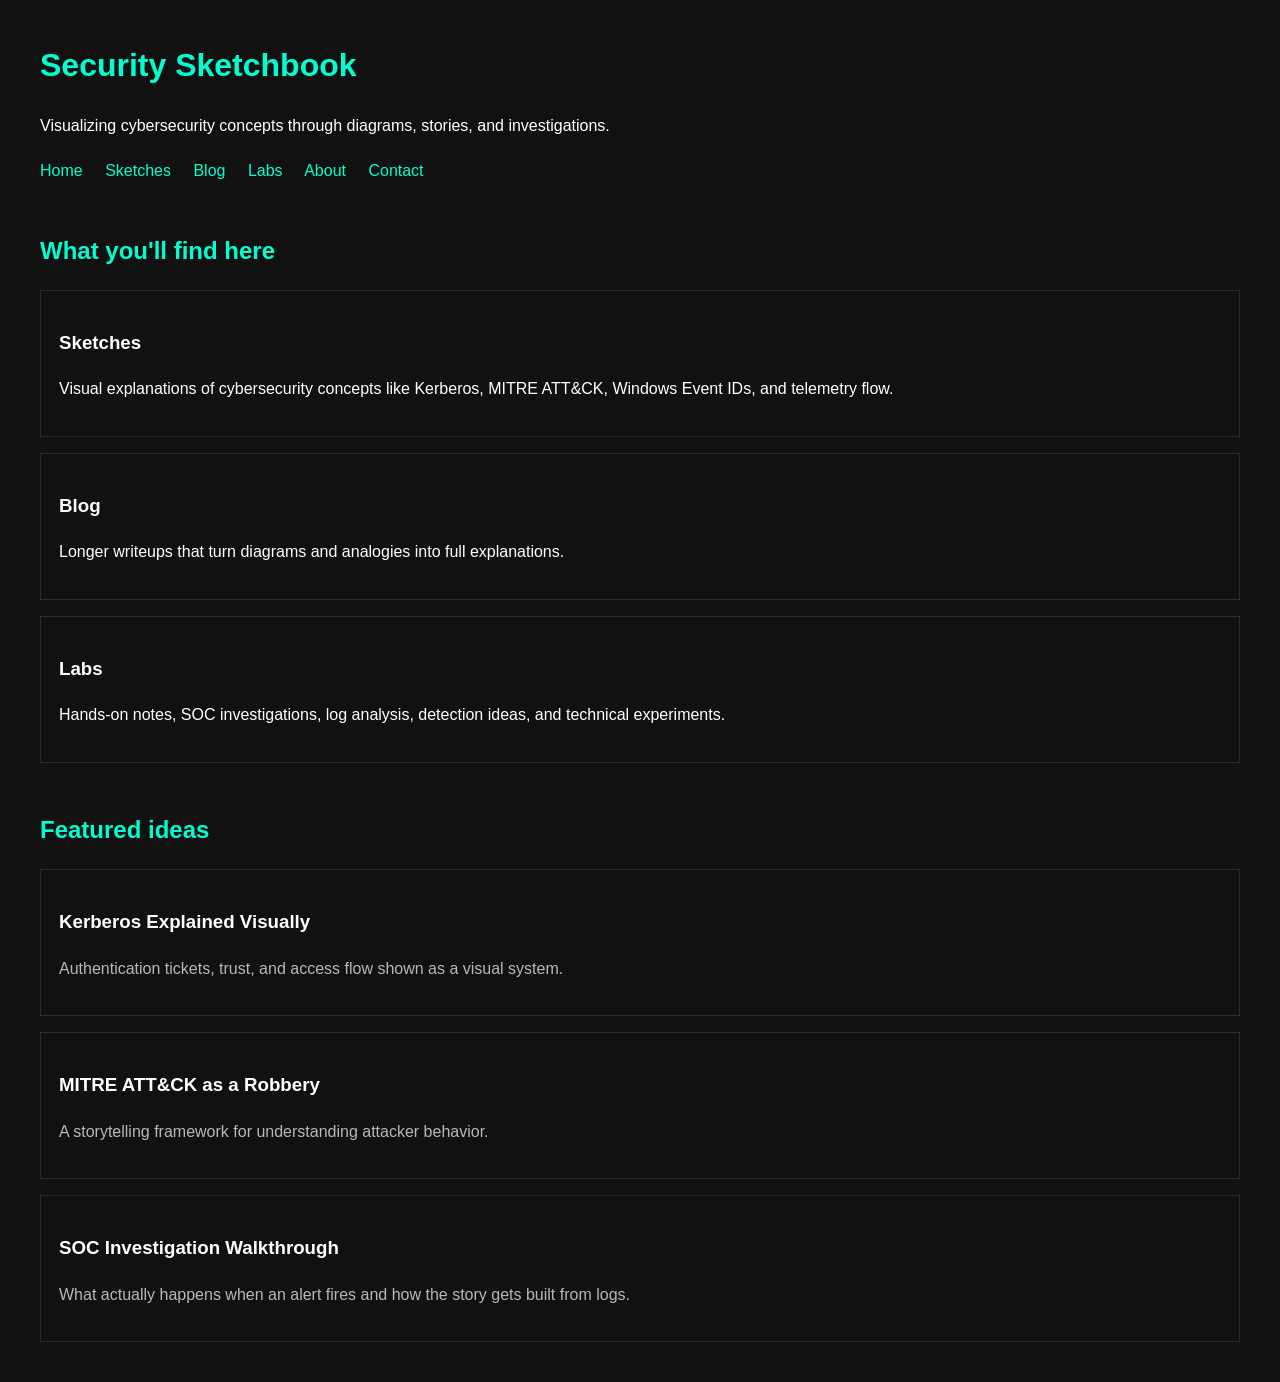
==== securitysketchbook/index.html @ 260532b4 "Add files via upload" ====
<!DOCTYPE html>
<html lang="en">
<head>
  <meta charset="UTF-8">
  <meta name="viewport" content="width=device-width, initial-scale=1.0">
  <title>Security Sketchbook</title>
  <link rel="stylesheet" href="styles.css">
</head>
<body>
  <h1>Security Sketchbook</h1>
  <p>Visualizing cybersecurity concepts through diagrams, stories, and investigations.</p>

  <nav>
    <a href="index.html">Home</a>
    <a href="sketches.html">Sketches</a>
    <a href="blog.html">Blog</a>
    <a href="labs.html">Labs</a>
    <a href="about.html">About</a>
    <a href="contact.html">Contact</a>
  </nav>

  <div class="section">
    <h2>What you'll find here</h2>
    <div class="card">
      <h3>Sketches</h3>
      <p>Visual explanations of cybersecurity concepts like Kerberos, MITRE ATT&amp;CK, Windows Event IDs, and telemetry flow.</p>
    </div>
    <div class="card">
      <h3>Blog</h3>
      <p>Longer writeups that turn diagrams and analogies into full explanations.</p>
    </div>
    <div class="card">
      <h3>Labs</h3>
      <p>Hands-on notes, SOC investigations, log analysis, detection ideas, and technical experiments.</p>
    </div>
  </div>

  <div class="section">
    <h2>Featured ideas</h2>
    <div class="card">
      <h3>Kerberos Explained Visually</h3>
      <p class="muted">Authentication tickets, trust, and access flow shown as a visual system.</p>
    </div>
    <div class="card">
      <h3>MITRE ATT&amp;CK as a Robbery</h3>
      <p class="muted">A storytelling framework for understanding attacker behavior.</p>
    </div>
    <div class="card">
      <h3>SOC Investigation Walkthrough</h3>
      <p class="muted">What actually happens when an alert fires and how the story gets built from logs.</p>
    </div>
  </div>
</body>
</html>
---- securitysketchbook/styles.css ----
body {
  font-family: Arial, sans-serif;
  background: #111;
  color: white;
  margin: 40px;
  line-height: 1.6;
}

a {
  color: #00ffd0;
  text-decoration: none;
}

a:hover {
  text-decoration: underline;
}

nav {
  margin: 20px 0 40px;
}

nav a {
  margin-right: 18px;
}

h1, h2 {
  color: #00ffd0;
}

.section {
  margin-top: 48px;
}

.card {
  border: 1px solid #2a2a2a;
  padding: 18px;
  margin: 16px 0;
}

.muted {
  color: #b8b8b8;
}

ul {
  padding-left: 20px;
}
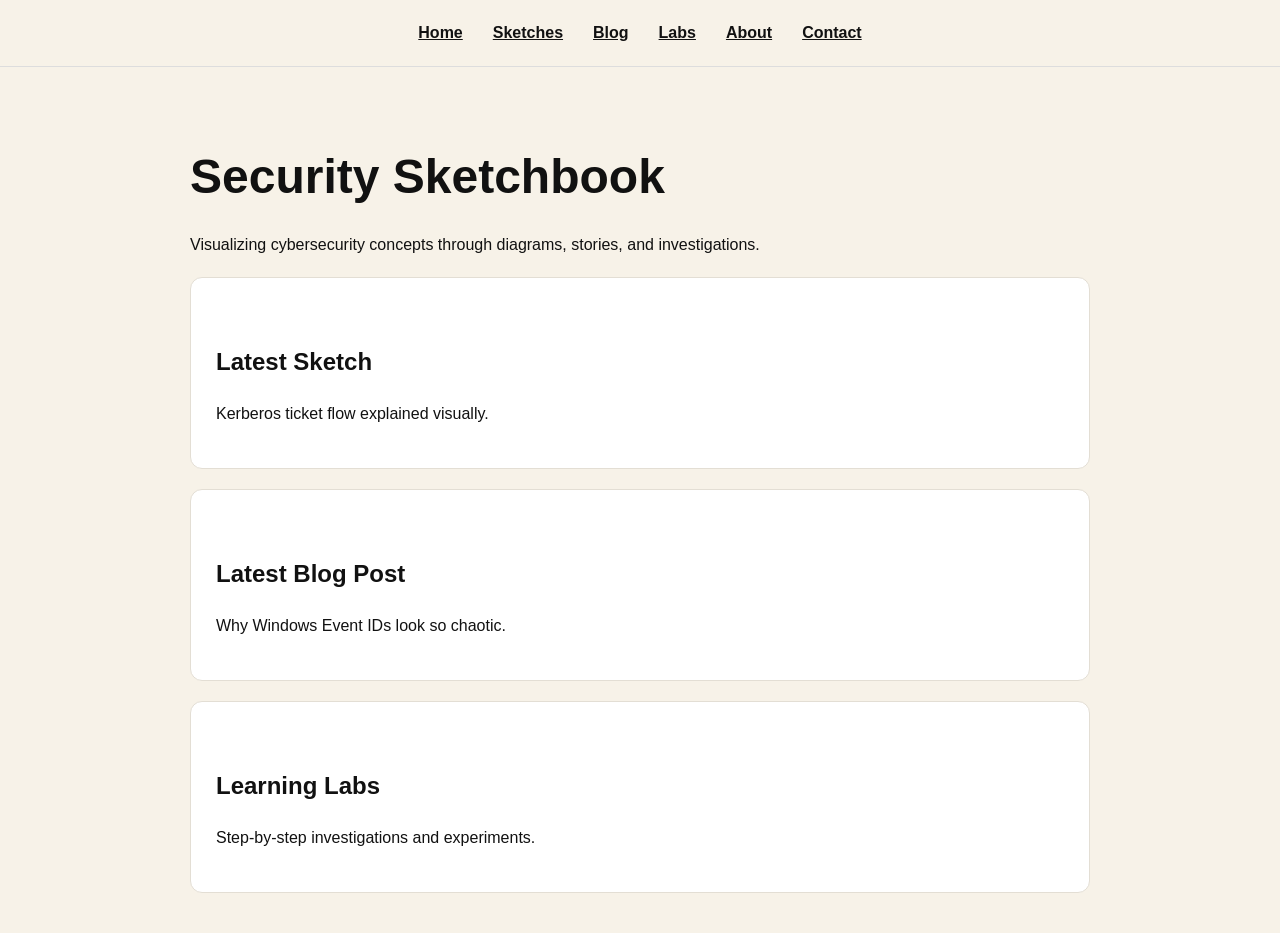
==== commit 2b34f38a: "Update index.html" ====
--- a/securitysketchbook/index.html
+++ b/securitysketchbook/index.html
@@ -1,54 +1,47 @@
 <!DOCTYPE html>
 <html lang="en">
 <head>
+  <link href="https://fonts.googleapis.com/css2?family=Quicksand:wght@400;600;700&display=swap" rel="stylesheet">
   <meta charset="UTF-8">
   <meta name="viewport" content="width=device-width, initial-scale=1.0">
   <title>Security Sketchbook</title>
   <link rel="stylesheet" href="styles.css">
 </head>
 <body>
-  <h1>Security Sketchbook</h1>
-  <p>Visualizing cybersecurity concepts through diagrams, stories, and investigations.</p>
 
-  <nav>
-    <a href="index.html">Home</a>
-    <a href="sketches.html">Sketches</a>
-    <a href="blog.html">Blog</a>
-    <a href="labs.html">Labs</a>
-    <a href="about.html">About</a>
-    <a href="contact.html">Contact</a>
-  </nav>
+<nav>
+<a href="index.html">Home</a>
+<a href="sketches.html">Sketches</a>
+<a href="blog.html">Blog</a>
+<a href="labs.html">Labs</a>
+<a href="about.html">About</a>
+<a href="contact.html">Contact</a>
+</nav>
 
-  <div class="section">
-    <h2>What you'll find here</h2>
-    <div class="card">
-      <h3>Sketches</h3>
-      <p>Visual explanations of cybersecurity concepts like Kerberos, MITRE ATT&amp;CK, Windows Event IDs, and telemetry flow.</p>
-    </div>
-    <div class="card">
-      <h3>Blog</h3>
-      <p>Longer writeups that turn diagrams and analogies into full explanations.</p>
-    </div>
-    <div class="card">
-      <h3>Labs</h3>
-      <p>Hands-on notes, SOC investigations, log analysis, detection ideas, and technical experiments.</p>
-    </div>
-  </div>
+<div class="container">
 
-  <div class="section">
-    <h2>Featured ideas</h2>
-    <div class="card">
-      <h3>Kerberos Explained Visually</h3>
-      <p class="muted">Authentication tickets, trust, and access flow shown as a visual system.</p>
-    </div>
-    <div class="card">
-      <h3>MITRE ATT&amp;CK as a Robbery</h3>
-      <p class="muted">A storytelling framework for understanding attacker behavior.</p>
-    </div>
-    <div class="card">
-      <h3>SOC Investigation Walkthrough</h3>
-      <p class="muted">What actually happens when an alert fires and how the story gets built from logs.</p>
-    </div>
-  </div>
+<h1>Security Sketchbook</h1>
+
+<p>
+Visualizing cybersecurity concepts through diagrams,
+stories, and investigations.
+</p>
+
+<div class="card">
+<h2>Latest Sketch</h2>
+<p>Kerberos ticket flow explained visually.</p>
+</div>
+
+<div class="card">
+<h2>Latest Blog Post</h2>
+<p>Why Windows Event IDs look so chaotic.</p>
+</div>
+
+<div class="card">
+<h2>Learning Labs</h2>
+<p>Step-by-step investigations and experiments.</p>
+</div>
+
+</div>
+
 </body>
-</html>
--- a/securitysketchbook/styles.css
+++ b/securitysketchbook/styles.css
@@ -1,46 +1,66 @@
+{
+  box-sizing: border-box;
+}
+
 body {
-  font-family: Arial, sans-serif;
-  background: #111;
-  color: white;
-  margin: 40px;
+  margin: 0;
+  padding: 0;
+  font-family: 'Quicksand', sans-serif;
+  background: #f7f2e8;
+  color: #111;
   line-height: 1.6;
 }
 
+/* Navigation */
+
+nav {
+  display: flex;
+  justify-content: center;
+  gap: 30px;
+  padding: 20px;
+  border-bottom: 1px solid #ddd;
+}
+
+nav a {
+  font-weight: 600;
+  color: #111;
+}
+
+/* Main container */
+
+.container {
+  max-width: 900px;
+  margin: auto;
+  padding: 40px 20px;
+}
+
+/* Page title */
+
+h1 {
+  font-size: 48px;
+  margin-bottom: 10px;
+}
+
+h2 {
+  margin-top: 40px;
+}
+
+/* Card sections */
+
+.card {
+  background: #ffffff;
+  padding: 25px;
+  margin-top: 20px;
+  border-radius: 12px;
+  border: 1px solid #e3ded4;
+}
+
+/* Links */
+
 a {
-  color: #00ffd0;
-  text-decoration: none;
+  color: #111;
 }
 
 a:hover {
-  text-decoration: underline;
+  opacity: 0.7;
 }
-
-nav {
-  margin: 20px 0 40px;
-}
-
-nav a {
-  margin-right: 18px;
-}
-
-h1, h2 {
-  color: #00ffd0;
-}
-
-.section {
-  margin-top: 48px;
-}
-
-.card {
-  border: 1px solid #2a2a2a;
-  padding: 18px;
-  margin: 16px 0;
-}
-
-.muted {
-  color: #b8b8b8;
-}
-
-ul {
-  padding-left: 20px;
-}
